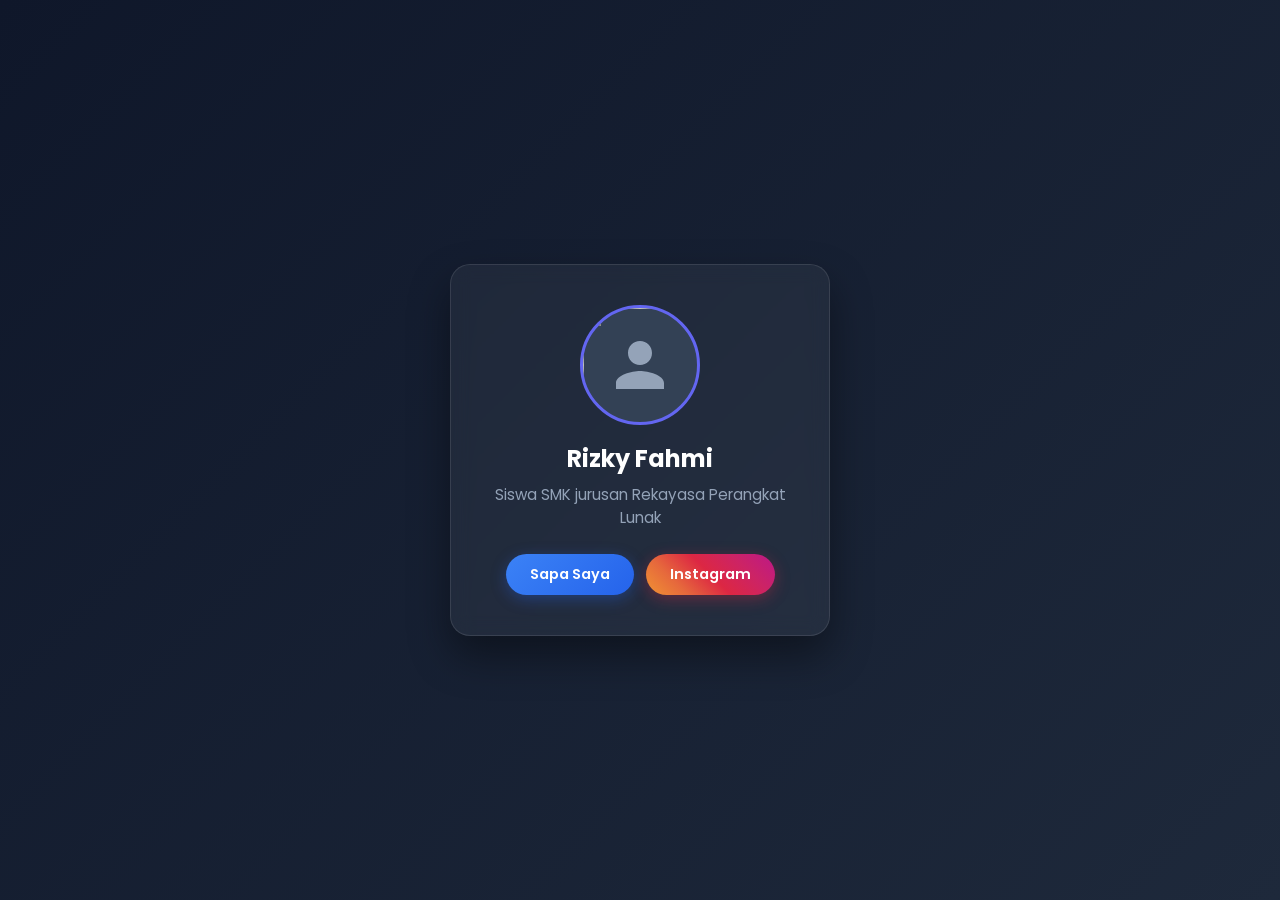
==== index.html @ 97d95f10 "Menambahkan halaman profile, styling CSS, dan script JS" ====
<!DOCTYPE html>
<html lang="id">
<head>
    <meta charset="UTF-8">
    <meta name="viewport" content="width=device-width, initial-scale=1.0">
    <title>Profile Saya - Rizky Fahmi</title>
    <link rel="preconnect" href="https://fonts.googleapis.com">
    <link rel="preconnect" href="https://fonts.gstatic.com">
    <link href="https://fonts.googleapis.com/css2?family=Poppins:wght@400;600;700&display=swap" rel="stylesheet">
    <link rel="stylesheet" href="index.css">
</head>
<body>

    <div class="card">
        <img src="" alt="">
        <h1>Rizky Fahmi</h1>
        <p>Siswa SMK jurusan Rekayasa Perangkat Lunak</p>
        <div class="button-group">
            <button onclick="sapaSaya()">Sapa Saya</button>
            <a href="#" target="_blank">Instagram</a>
        </div>
    </div>

    <script src="script.js"></script>
</body>
</html>
---- index.css ----
* {
    margin: 0;
    padding: 0;
    box-sizing: border-box;
    font-family: 'Poppins', sans-serif;
}

body {
    min-height: 100vh;
    display: flex;
    flex-direction: column;
    justify-content: center;
    align-items: center;
    background: linear-gradient(135deg, #0f172a 0%, #1e293b 100%);
    color: #ffffff;
    padding: 20px;
    text-align: center;
}

.card {
    background: rgba(255, 255, 255, 0.05);
    backdrop-filter: blur(10px);
    -webkit-backdrop-filter: blur(10px);
    border: 1px solid rgba(255, 255, 255, 0.1);
    border-radius: 20px;
    padding: 40px 30px;
    width: 100%;
    max-width: 380px;
    box-shadow: 0 20px 40px rgba(0, 0, 0, 0.4);
    display: flex;
    flex-direction: column;
    align-items: center;
}

img {
    width: 120px;
    height: 120px;
    border-radius: 50%;
    object-fit: cover;
    background: #334155 url("data:image/svg+xml,%3Csvg xmlns='http://www.w3.org/2000/svg' viewBox='0 0 24 24' fill='%2394a3b8'%3E%3Cpath d='M12 12c2.7 0 4.8-2.1 4.8-4.8S14.7 2.4 12 2.4 7.2 4.5 7.2 7.2 9.3 12 12 12zm0 2.4c-3.2 0-9.6 1.6-9.6 4.8v2.4h19.2v-2.4c0-3.2-6.4-4.8-9.6-4.8z'/%3E%3C/svg%3E") no-repeat center;
    background-size: 60px;
    border: 3px solid #6366f1;
    margin-bottom: 16px;
}

h1 {
    font-size: 1.5rem;
    font-weight: 700;
    margin-bottom: 8px;
    color: #ffffff;
}

p {
    font-size: 0.95rem;
    color: #94a3b8;
    margin-bottom: 24px;
    line-height: 1.5;
}

.button-group {
    display: flex;
    gap: 12px;
    flex-wrap: wrap;
    justify-content: center;
    align-items: center;
}

button {
    cursor: pointer;
    border: none;
    outline: none;
    padding: 10px 24px;
    border-radius: 50px;
    color: #ffffff;
    font-weight: 600;
    font-size: 0.9rem;
    background: linear-gradient(135deg, #3b82f6 0%, #2563eb 100%);
    box-shadow: 0 4px 15px rgba(37, 99, 235, 0.35);
    transition: transform 0.2s ease, box-shadow 0.2s ease;
}

button:hover {
    transform: translateY(-2px);
    box-shadow: 0 6px 20px rgba(37, 99, 235, 0.5);
}

button:active {
    transform: translateY(0);
}

a {
    display: inline-block;
    padding: 10px 24px;
    border-radius: 50px;
    text-decoration: none;
    color: #ffffff;
    font-weight: 600;
    font-size: 0.9rem;
    background: linear-gradient(45deg, #f09433 0%, #e6683c 25%, #dc2743 50%, #cc2366 75%, #bc1888 100%);
    box-shadow: 0 4px 15px rgba(220, 39, 67, 0.35);
    transition: transform 0.2s ease, box-shadow 0.2s ease;
}

a:hover {
    transform: translateY(-2px);
    box-shadow: 0 6px 20px rgba(220, 39, 67, 0.5);
}
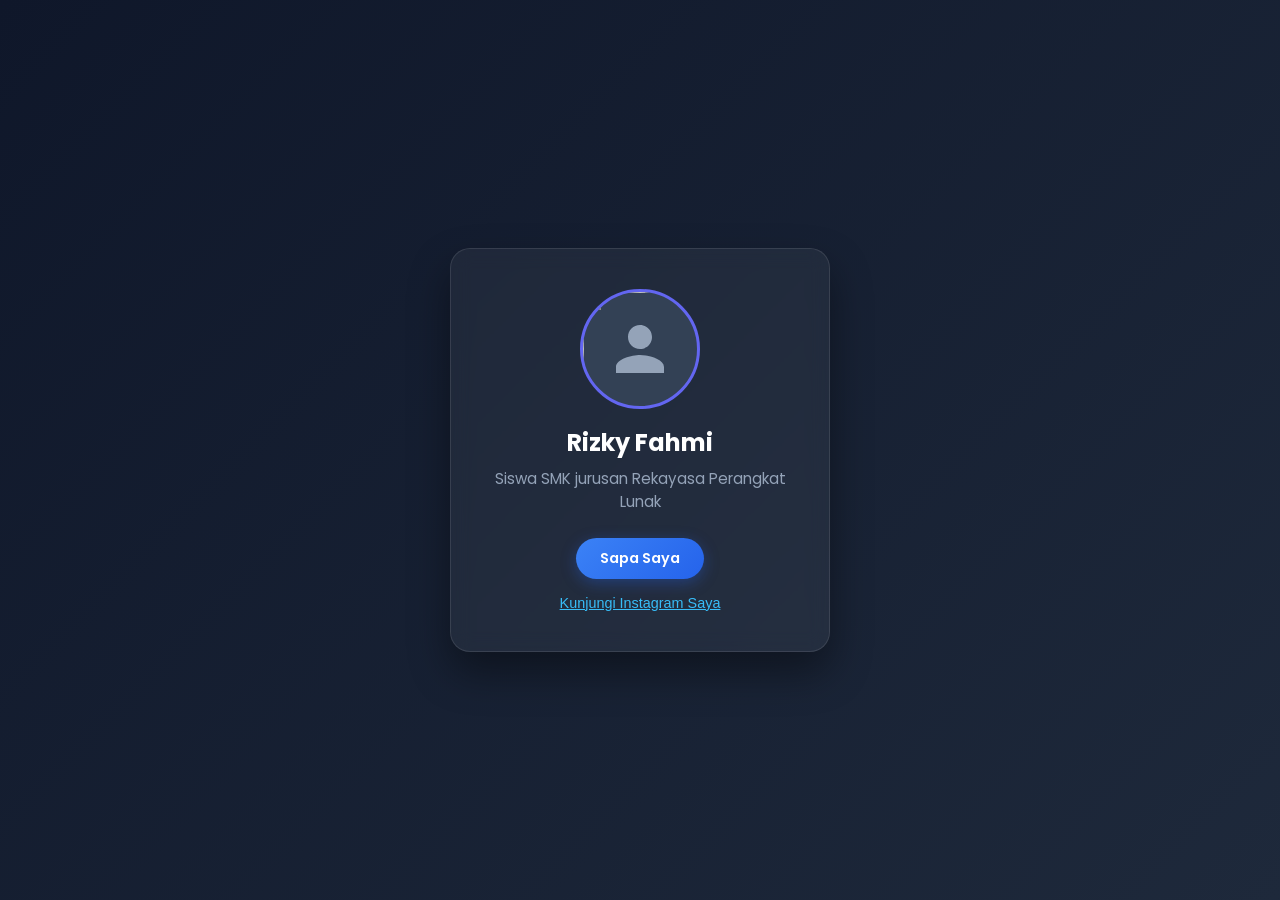
==== commit 6825bfe2: "Mengubah link Instagram menjadi teks hyperlink asli" ====
--- a/index.html
+++ b/index.html
@@ -15,10 +15,8 @@
         <img src="" alt="">
         <h1>Rizky Fahmi</h1>
         <p>Siswa SMK jurusan Rekayasa Perangkat Lunak</p>
-        <div class="button-group">
-            <button onclick="sapaSaya()">Sapa Saya</button>
-            <a href="#" target="_blank">Instagram</a>
-        </div>
+        <button onclick="sapaSaya()">Sapa Saya</button>
+        <a href="#" target="_blank">Kunjungi Instagram Saya</a>
     </div>
 
     <script src="script.js"></script>
--- a/index.css
+++ b/index.css
@@ -57,14 +57,6 @@
     line-height: 1.5;
 }
 
-.button-group {
-    display: flex;
-    gap: 12px;
-    flex-wrap: wrap;
-    justify-content: center;
-    align-items: center;
-}
-
 button {
     cursor: pointer;
     border: none;
@@ -77,6 +69,7 @@
     background: linear-gradient(135deg, #3b82f6 0%, #2563eb 100%);
     box-shadow: 0 4px 15px rgba(37, 99, 235, 0.35);
     transition: transform 0.2s ease, box-shadow 0.2s ease;
+    margin-bottom: 16px;
 }
 
 button:hover {
@@ -89,19 +82,13 @@
 }
 
 a {
-    display: inline-block;
-    padding: 10px 24px;
-    border-radius: 50px;
-    text-decoration: none;
-    color: #ffffff;
-    font-weight: 600;
+    color: #38bdf8;
+    text-decoration: underline;
     font-size: 0.9rem;
-    background: linear-gradient(45deg, #f09433 0%, #e6683c 25%, #dc2743 50%, #cc2366 75%, #bc1888 100%);
-    box-shadow: 0 4px 15px rgba(220, 39, 67, 0.35);
-    transition: transform 0.2s ease, box-shadow 0.2s ease;
+    font-weight: 500;
+    transition: color 0.2s ease;
 }
 
 a:hover {
-    transform: translateY(-2px);
-    box-shadow: 0 6px 20px rgba(220, 39, 67, 0.5);
+    color: #ec4899;
 }
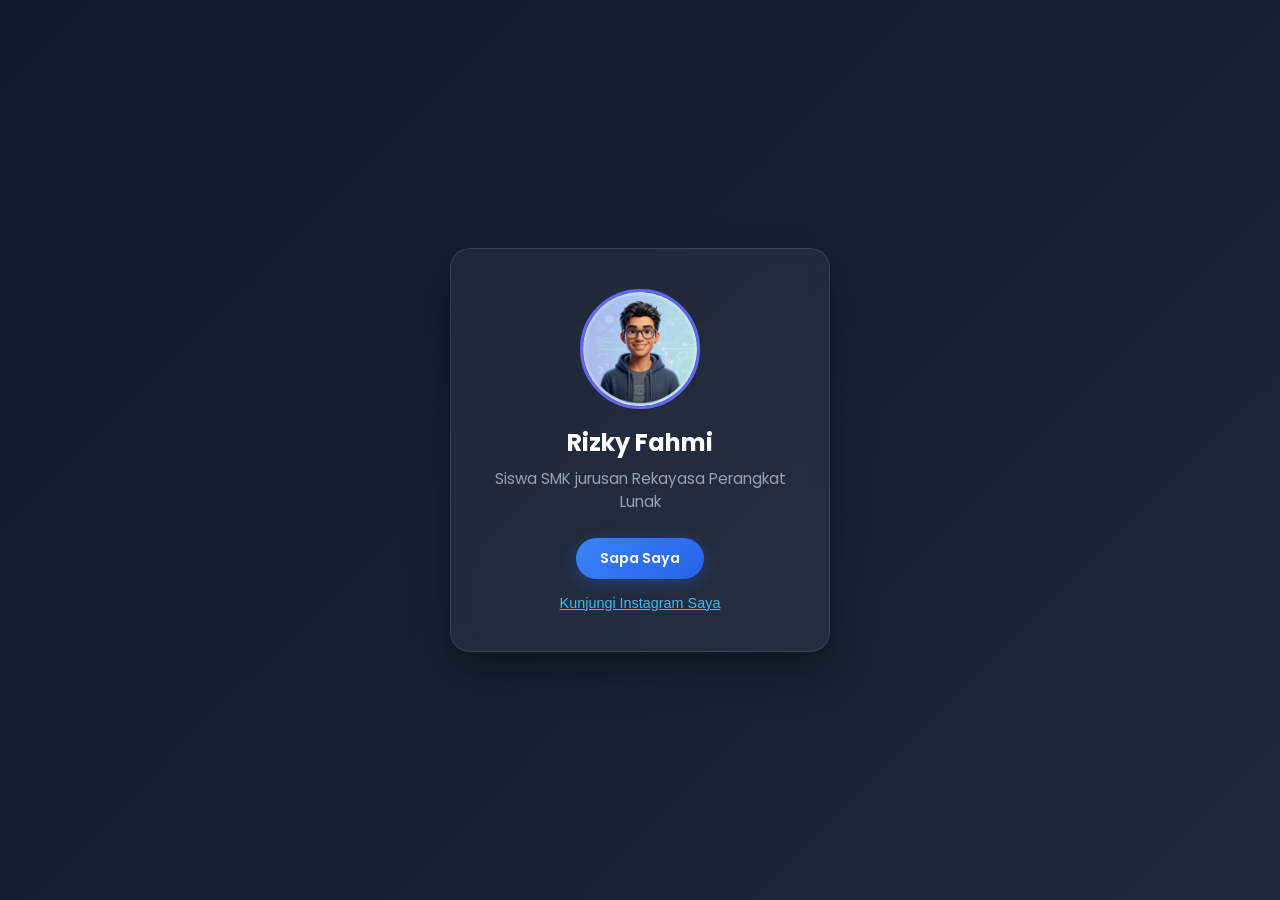
==== commit e855d03e: "Menambahkan foto profil profile.jpg ke halaman index.html" ====
--- a/index.html
+++ b/index.html
@@ -12,7 +12,7 @@
 <body>
 
     <div class="card">
-        <img src="" alt="">
+        <img src="profile.jpg" alt="Foto Profil Rizky Fahmi">
         <h1>Rizky Fahmi</h1>
         <p>Siswa SMK jurusan Rekayasa Perangkat Lunak</p>
         <button onclick="sapaSaya()">Sapa Saya</button>
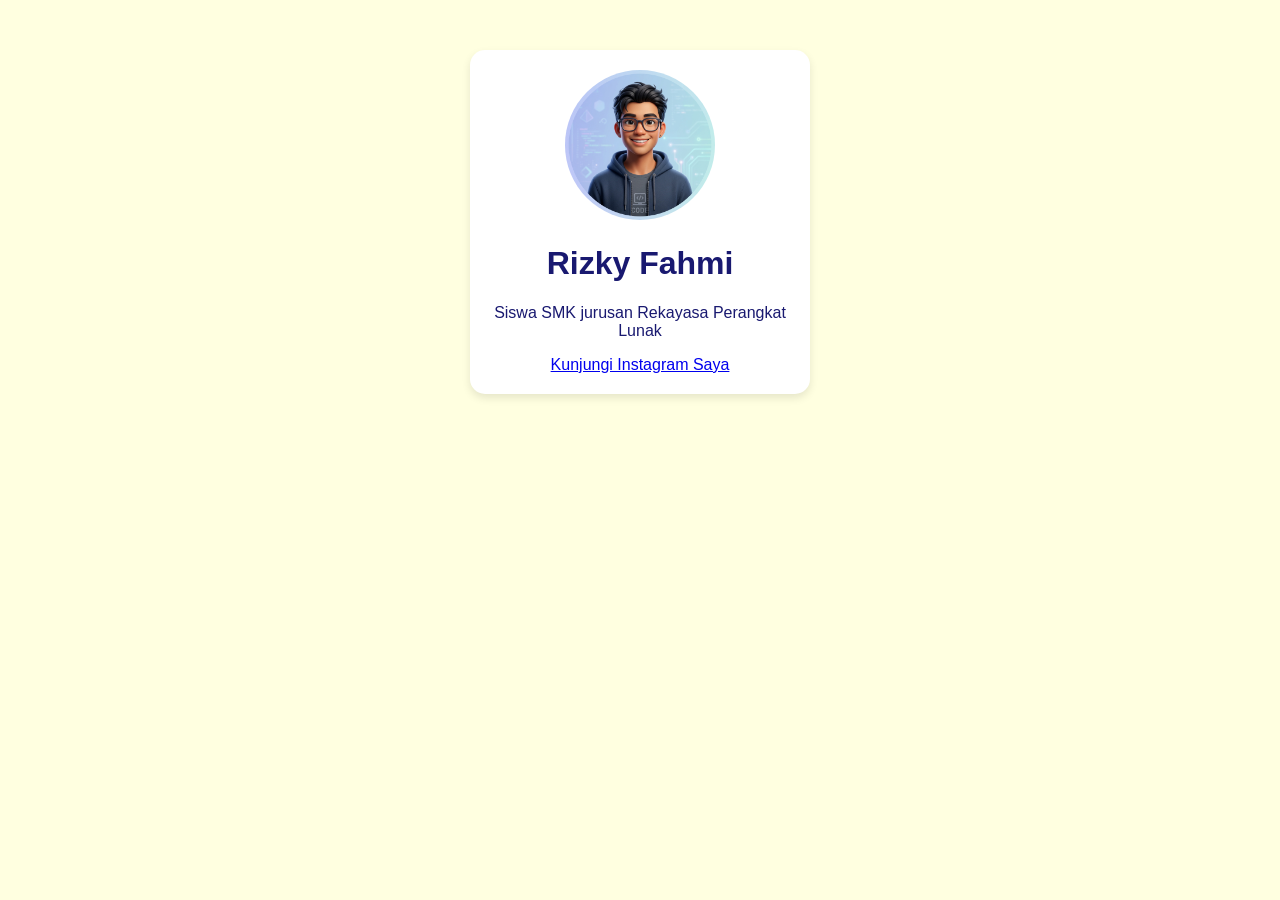
==== commit 42ca7654: "Menerapkan styling modul pelatihan dengan data profil Rizky Fahmi" ====
--- a/index.html
+++ b/index.html
@@ -4,21 +4,16 @@
     <meta charset="UTF-8">
     <meta name="viewport" content="width=device-width, initial-scale=1.0">
     <title>Profile Saya - Rizky Fahmi</title>
-    <link rel="preconnect" href="https://fonts.googleapis.com">
-    <link rel="preconnect" href="https://fonts.gstatic.com">
-    <link href="https://fonts.googleapis.com/css2?family=Poppins:wght@400;600;700&display=swap" rel="stylesheet">
     <link rel="stylesheet" href="index.css">
 </head>
 <body>
 
-    <div class="card">
+    <div class="kartu-profil">
         <img src="profile.jpg" alt="Foto Profil Rizky Fahmi">
         <h1>Rizky Fahmi</h1>
         <p>Siswa SMK jurusan Rekayasa Perangkat Lunak</p>
-        <button onclick="sapaSaya()">Sapa Saya</button>
-        <a href="#" target="_blank">Kunjungi Instagram Saya</a>
+        <a href="https://www.instagram.com/" target="_blank">Kunjungi Instagram Saya</a>
     </div>
 
-    <script src="script.js"></script>
 </body>
 </html>
--- a/index.css
+++ b/index.css
@@ -1,94 +1,20 @@
-* {
-    margin: 0;
-    padding: 0;
-    box-sizing: border-box;
-    font-family: 'Poppins', sans-serif;
+body {
+    background-color: #FFFFE0; /* Warna kuning cerah */
+    font-family: Arial, sans-serif; /* Jenis huruf yang bersih dan mudah dibaca */
+    color: #191970; /* Warna teks utama (Biru Gelap) */
 }
 
-body {
-    min-height: 100vh;
-    display: flex;
-    flex-direction: column;
-    justify-content: center;
-    align-items: center;
-    background: linear-gradient(135deg, #0f172a 0%, #1e293b 100%);
-    color: #ffffff;
+.kartu-profil {
+    width: 300px;
+    margin: 50px auto; /* 50px jarak atas/bawah, auto menengahkan kiri/kanan */
     padding: 20px;
-    text-align: center;
+    background-color: white;
+    border-radius: 15px; /* Membuat sudut menjadi melengkung */
+    box-shadow: 0 4px 8px rgba(0,0,0,0.1); /* Efek bayangan */
+    text-align: center; /* Menengahkan semua teks di dalam kartu */
 }
 
-.card {
-    background: rgba(255, 255, 255, 0.05);
-    backdrop-filter: blur(10px);
-    -webkit-backdrop-filter: blur(10px);
-    border: 1px solid rgba(255, 255, 255, 0.1);
-    border-radius: 20px;
-    padding: 40px 30px;
-    width: 100%;
-    max-width: 380px;
-    box-shadow: 0 20px 40px rgba(0, 0, 0, 0.4);
-    display: flex;
-    flex-direction: column;
-    align-items: center;
+.kartu-profil img {
+    width: 150px;
+    border-radius: 50%; /* Trik untuk membuat gambar persegi menjadi lingkaran sempurna */
 }
-
-img {
-    width: 120px;
-    height: 120px;
-    border-radius: 50%;
-    object-fit: cover;
-    background: #334155 url("data:image/svg+xml,%3Csvg xmlns='http://www.w3.org/2000/svg' viewBox='0 0 24 24' fill='%2394a3b8'%3E%3Cpath d='M12 12c2.7 0 4.8-2.1 4.8-4.8S14.7 2.4 12 2.4 7.2 4.5 7.2 7.2 9.3 12 12 12zm0 2.4c-3.2 0-9.6 1.6-9.6 4.8v2.4h19.2v-2.4c0-3.2-6.4-4.8-9.6-4.8z'/%3E%3C/svg%3E") no-repeat center;
-    background-size: 60px;
-    border: 3px solid #6366f1;
-    margin-bottom: 16px;
-}
-
-h1 {
-    font-size: 1.5rem;
-    font-weight: 700;
-    margin-bottom: 8px;
-    color: #ffffff;
-}
-
-p {
-    font-size: 0.95rem;
-    color: #94a3b8;
-    margin-bottom: 24px;
-    line-height: 1.5;
-}
-
-button {
-    cursor: pointer;
-    border: none;
-    outline: none;
-    padding: 10px 24px;
-    border-radius: 50px;
-    color: #ffffff;
-    font-weight: 600;
-    font-size: 0.9rem;
-    background: linear-gradient(135deg, #3b82f6 0%, #2563eb 100%);
-    box-shadow: 0 4px 15px rgba(37, 99, 235, 0.35);
-    transition: transform 0.2s ease, box-shadow 0.2s ease;
-    margin-bottom: 16px;
-}
-
-button:hover {
-    transform: translateY(-2px);
-    box-shadow: 0 6px 20px rgba(37, 99, 235, 0.5);
-}
-
-button:active {
-    transform: translateY(0);
-}
-
-a {
-    color: #38bdf8;
-    text-decoration: underline;
-    font-size: 0.9rem;
-    font-weight: 500;
-    transition: color 0.2s ease;
-}
-
-a:hover {
-    color: #ec4899;
-}
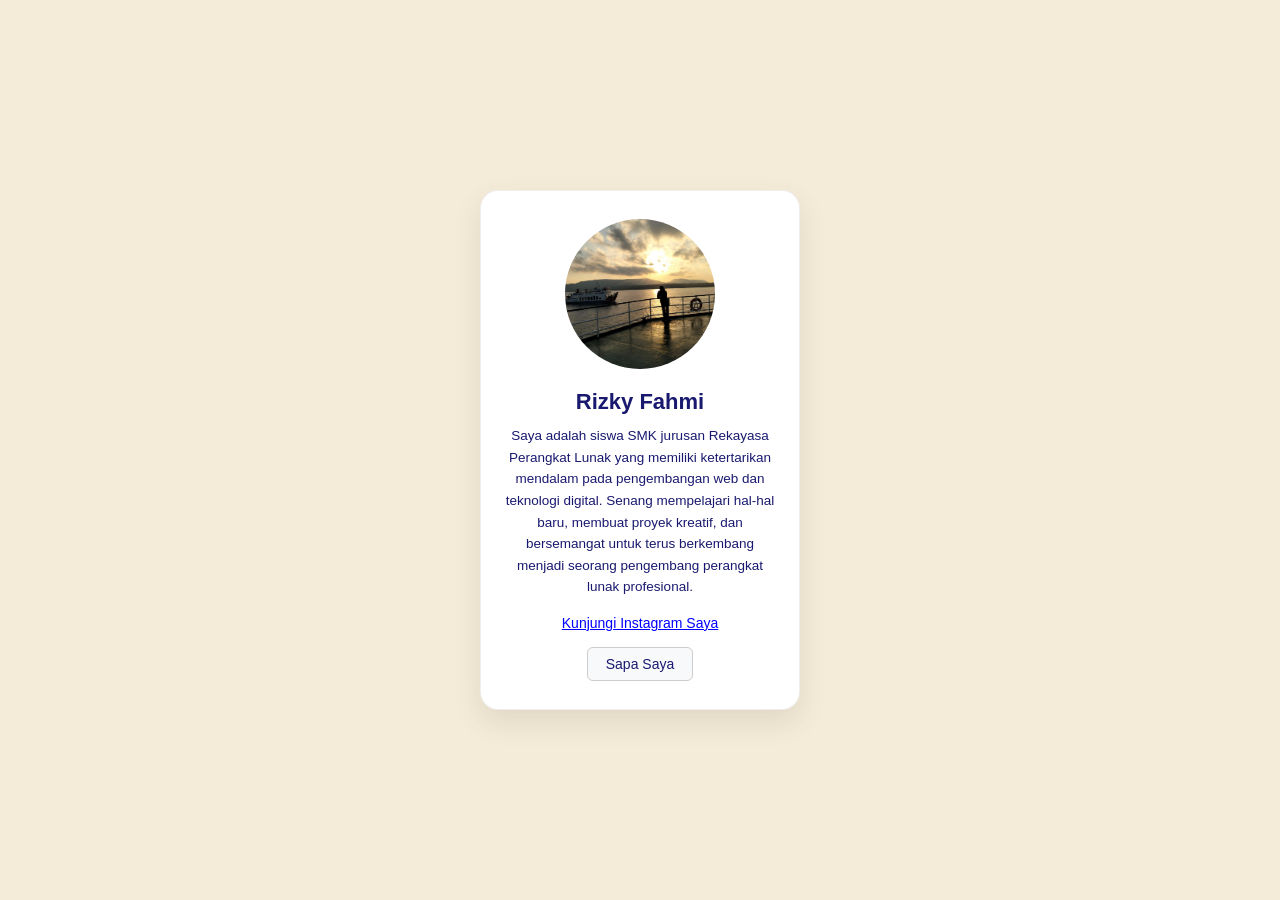
==== commit 78c54be2: "Memperpanjang deskripsi profil, menengahkan kartu, dan memperbarui tema cream" ====
--- a/index.html
+++ b/index.html
@@ -9,11 +9,19 @@
 <body>
 
     <div class="kartu-profil">
-        <img src="profile.jpg" alt="Foto Profil Rizky Fahmi">
+        <img id="fotoProfil" src="profile.jpg" alt="Foto Profil Rizky Fahmi" title="Klik foto untuk melihat ukuran besar">
         <h1>Rizky Fahmi</h1>
-        <p>Siswa SMK jurusan Rekayasa Perangkat Lunak</p>
+        <p>Saya adalah siswa SMK jurusan Rekayasa Perangkat Lunak yang memiliki ketertarikan mendalam pada pengembangan web dan teknologi digital. Senang mempelajari hal-hal baru, membuat proyek kreatif, dan bersemangat untuk terus berkembang menjadi seorang pengembang perangkat lunak profesional.</p>
         <a href="https://www.instagram.com/" target="_blank">Kunjungi Instagram Saya</a>
+        <br>
+        <button id="sapaButton">Sapa Saya</button>
     </div>
 
+    <!-- Modal Popup Foto ala WhatsApp -->
+    <div id="modalFoto" class="modal-foto" title="Klik di mana saja untuk menutup">
+        <img src="profile.jpg" alt="Foto Profil Rizky Fahmi">
+    </div>
+
+    <script src="script.js"></script>
 </body>
 </html>
--- a/index.css
+++ b/index.css
@@ -1,20 +1,124 @@
+* {
+    box-sizing: border-box;
+}
+
 body {
-    background-color: #FFFFE0; /* Warna kuning cerah */
+    min-height: 100vh;
+    margin: 0;
+    padding: 20px;
+    display: flex;
+    justify-content: center;
+    align-items: center;
+    background-color: #F4EBD9; /* Warna cream hangat yang elegan */
     font-family: Arial, sans-serif; /* Jenis huruf yang bersih dan mudah dibaca */
     color: #191970; /* Warna teks utama (Biru Gelap) */
 }
 
 .kartu-profil {
-    width: 300px;
-    margin: 50px auto; /* 50px jarak atas/bawah, auto menengahkan kiri/kanan */
-    padding: 20px;
-    background-color: white;
-    border-radius: 15px; /* Membuat sudut menjadi melengkung */
-    box-shadow: 0 4px 8px rgba(0,0,0,0.1); /* Efek bayangan */
+    width: 320px;
+    max-width: 92vw;
+    margin: 0 auto;
+    padding: 28px 24px;
+    background-color: #FFFFFF; /* Warna putih bersih agar kartu kontras jelas dengan cream luar */
+    border-radius: 18px; /* Membuat sudut menjadi melengkung */
+    border: 1px solid rgba(140, 110, 80, 0.12); /* Garis batas lembut pembeda kartu */
+    box-shadow: 0 12px 28px rgba(90, 70, 50, 0.12); /* Efek bayangan hangat yang mengangkat kartu */
     text-align: center; /* Menengahkan semua teks di dalam kartu */
+}
+
+.kartu-profil h1 {
+    font-size: 22px;
+    margin: 16px 0 10px;
+    color: #191970;
+}
+
+.kartu-profil p {
+    font-size: 13.5px;
+    line-height: 1.6;
+    margin: 0 0 16px;
+    color: #191970;
+    text-align: center;
 }
 
 .kartu-profil img {
     width: 150px;
+    height: 150px;
+    object-fit: cover;
+    object-position: 65% 50%;
     border-radius: 50%; /* Trik untuk membuat gambar persegi menjadi lingkaran sempurna */
+    cursor: pointer;
+    transition: transform 0.2s ease, opacity 0.2s ease;
 }
+
+.kartu-profil img:hover {
+    opacity: 0.9;
+    transform: scale(1.03);
+}
+
+.kartu-profil a {
+    color: blue;
+    text-decoration: underline;
+    font-size: 14px;
+    display: inline-block;
+}
+
+button {
+    margin-top: 15px;
+    padding: 8px 18px;
+    cursor: pointer;
+    border-radius: 6px;
+    border: 1px solid #ccc;
+    background-color: #f8f9fa;
+    color: #191970;
+    font-size: 14px;
+    font-family: Arial, sans-serif;
+    transition: background-color 0.2s ease, transform 0.1s ease;
+}
+
+button:hover {
+    background-color: #e2e8f0;
+}
+
+button:active {
+    transform: scale(0.98);
+}
+
+/* Modal Popup Foto ala WhatsApp */
+.modal-foto {
+    position: fixed;
+    top: 0;
+    left: 0;
+    width: 100%;
+    height: 100%;
+    background-color: rgba(0, 0, 0, 0.85); /* Latar gelap khas WhatsApp */
+    display: flex;
+    justify-content: center;
+    align-items: center;
+    z-index: 999;
+    opacity: 0;
+    pointer-events: none;
+    transition: opacity 0.3s ease;
+    cursor: pointer;
+}
+
+.modal-foto.aktif {
+    opacity: 1;
+    pointer-events: auto;
+}
+
+.modal-foto img {
+    width: 320px;
+    height: 320px;
+    max-width: 85vw;
+    max-height: 85vw;
+    object-fit: cover;
+    object-position: 65% 50%;
+    border-radius: 50%; /* Bentuk lingkaran sempurna saat membesar */
+    box-shadow: 0 15px 35px rgba(0, 0, 0, 0.6);
+    transform: scale(0.5);
+    transition: transform 0.3s cubic-bezier(0.2, 0.9, 0.3, 1.2); /* Animasi pop-up membesar */
+}
+
+.modal-foto.aktif img {
+    transform: scale(1);
+}
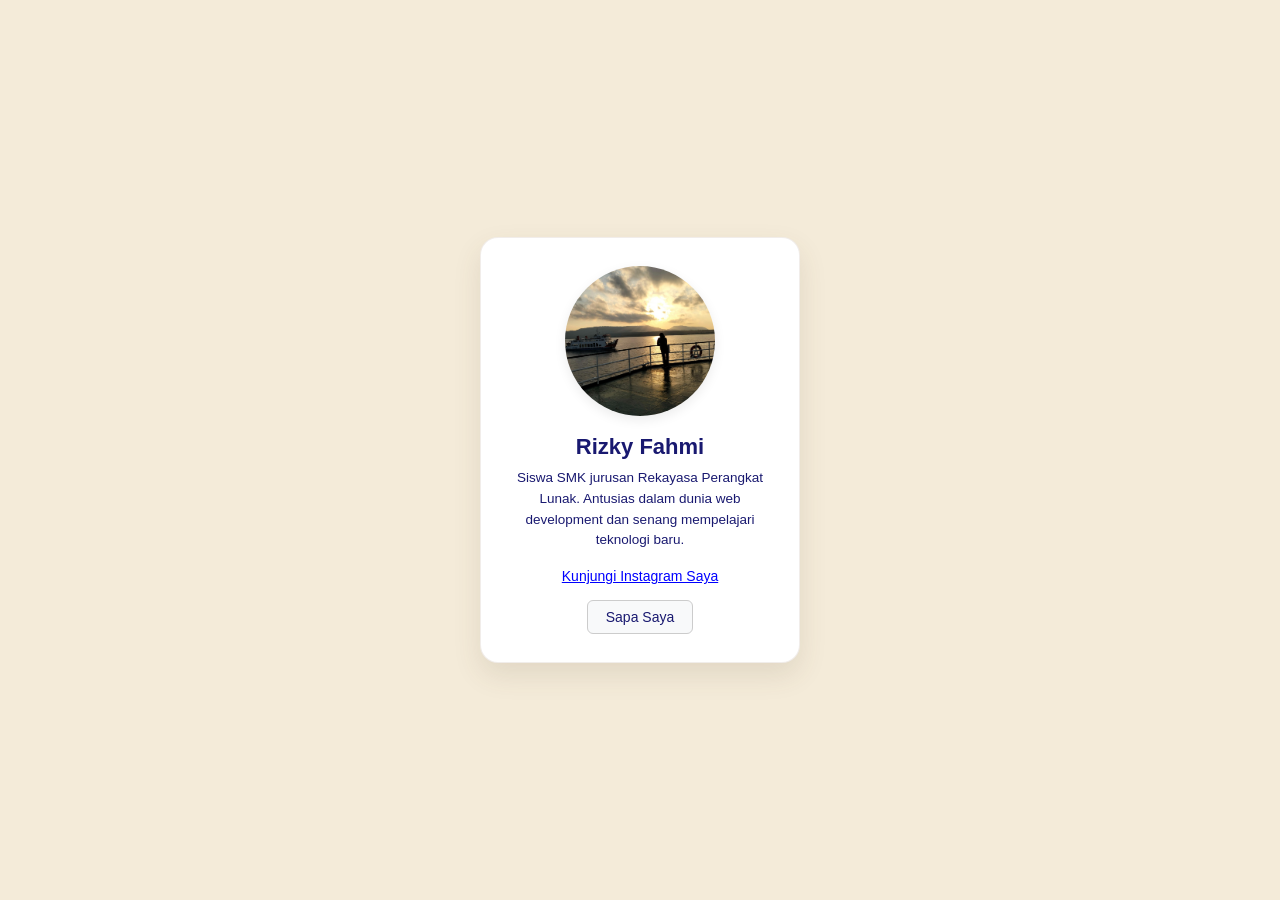
==== commit 4fa8db1b: "Memperbarui animasi profil dan menambahkan proyek website Kafe Kita" ====
--- a/index.html
+++ b/index.html
@@ -9,15 +9,15 @@
 <body>
 
     <div class="kartu-profil">
-        <img id="fotoProfil" src="profile.jpg" alt="Foto Profil Rizky Fahmi" title="Klik foto untuk melihat ukuran besar">
+        <img id="fotoProfil" src="profile.jpg" alt="Foto Profil Rizky Fahmi" title="Klik untuk memperbesar">
         <h1>Rizky Fahmi</h1>
-        <p>Saya adalah siswa SMK jurusan Rekayasa Perangkat Lunak yang memiliki ketertarikan mendalam pada pengembangan web dan teknologi digital. Senang mempelajari hal-hal baru, membuat proyek kreatif, dan bersemangat untuk terus berkembang menjadi seorang pengembang perangkat lunak profesional.</p>
+        <p>Siswa SMK jurusan Rekayasa Perangkat Lunak. Antusias dalam dunia web development dan senang mempelajari teknologi baru.</p>
         <a href="https://www.instagram.com/" target="_blank">Kunjungi Instagram Saya</a>
         <br>
         <button id="sapaButton">Sapa Saya</button>
     </div>
 
-    <!-- Modal Popup Foto ala WhatsApp -->
+    <!-- Modal Popup Foto ala WhatsApp (Lingkaran) -->
     <div id="modalFoto" class="modal-foto" title="Klik di mana saja untuk menutup">
         <img src="profile.jpg" alt="Foto Profil Rizky Fahmi">
     </div>
--- a/index.css
+++ b/index.css
@@ -26,33 +26,35 @@
     text-align: center; /* Menengahkan semua teks di dalam kartu */
 }
 
+/* Foto Profil: Hover Bersih, Halus, dan Alami (Tanpa Cincin Warna) */
+.kartu-profil img {
+    width: 150px;
+    height: 150px;
+    object-fit: cover;
+    object-position: 65% 50%;
+    border-radius: 50%;
+    cursor: pointer;
+    box-shadow: 0 4px 12px rgba(0, 0, 0, 0.08);
+    transition: transform 0.3s ease, box-shadow 0.3s ease;
+}
+
+.kartu-profil img:hover {
+    transform: translateY(-5px) scale(1.04); /* Mengangkat halus saat kursor diarahkan */
+    box-shadow: 0 12px 24px rgba(0, 0, 0, 0.16);
+}
+
 .kartu-profil h1 {
     font-size: 22px;
-    margin: 16px 0 10px;
+    margin: 14px 0 8px;
     color: #191970;
 }
 
 .kartu-profil p {
     font-size: 13.5px;
-    line-height: 1.6;
+    line-height: 1.55;
     margin: 0 0 16px;
     color: #191970;
     text-align: center;
-}
-
-.kartu-profil img {
-    width: 150px;
-    height: 150px;
-    object-fit: cover;
-    object-position: 65% 50%;
-    border-radius: 50%; /* Trik untuk membuat gambar persegi menjadi lingkaran sempurna */
-    cursor: pointer;
-    transition: transform 0.2s ease, opacity 0.2s ease;
-}
-
-.kartu-profil img:hover {
-    opacity: 0.9;
-    transform: scale(1.03);
 }
 
 .kartu-profil a {
@@ -83,7 +85,7 @@
     transform: scale(0.98);
 }
 
-/* Modal Popup Foto ala WhatsApp */
+/* Modal Popup Foto ala WhatsApp (Lingkaran) */
 .modal-foto {
     position: fixed;
     top: 0;
@@ -115,6 +117,7 @@
     object-position: 65% 50%;
     border-radius: 50%; /* Bentuk lingkaran sempurna saat membesar */
     box-shadow: 0 15px 35px rgba(0, 0, 0, 0.6);
+    border: 3px solid rgba(255, 255, 255, 0.3);
     transform: scale(0.5);
     transition: transform 0.3s cubic-bezier(0.2, 0.9, 0.3, 1.2); /* Animasi pop-up membesar */
 }
